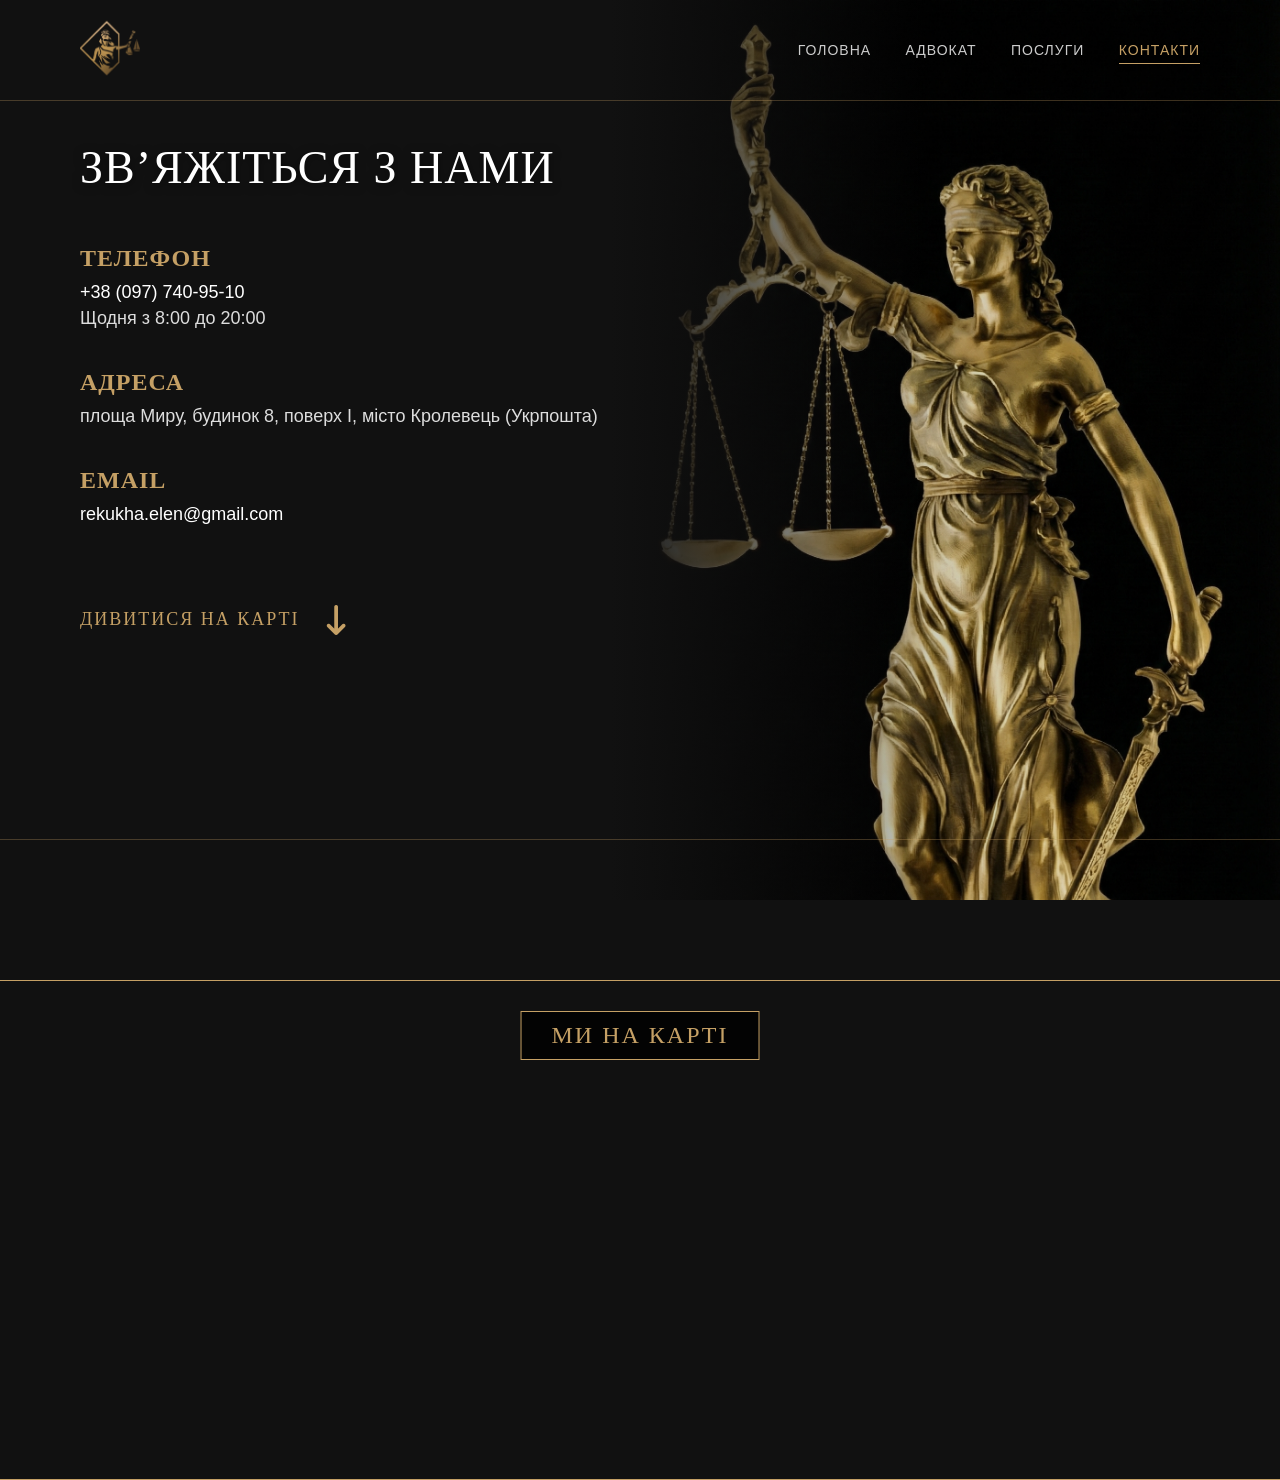
==== contacts.html @ dd154fe5 "first commit" ====
<!DOCTYPE html>
<html lang="ru">
<head>
    <meta charset="UTF-8">
    <meta name="viewport" content="width=device-width, initial-scale=1.0">
    
    <title>Контакти адвоката Кролевець | Телефон та Адреса</title>
    <meta name="description" content="Зв'яжіться з адвокатом: +38 (097) 740-95-10. Адреса: м. Кролевець, площа Миру, 8. Юридична консультація онлайн та в офісі.">
    
    <meta property="og:title" content="Контакти | Адвокат Рекуха О.В.">
    <meta property="og:description" content="Телефон: +38 (097) 740-95-10. Адреса: м. Кролевець, площа Миру, 8.">
    <meta property="og:image" content="https://ваш-сайт.com/logo.png">
    
    <link rel="stylesheet" href="style.css">
    <link rel="stylesheet" href="https://cdnjs.cloudflare.com/ajax/libs/font-awesome/6.4.0/css/all.min.css">
    <link rel="icon" type="image/png" href="logo.png">
</head>
<body>

    <div class="statue-background">
        <div class="statue-overlay"></div>
        <img src="statue2.png" alt="Фемида">
    </div>

    <div class="line top-line"></div>
    <div class="line bottom-line"></div>

    <div class="container">
        <header class="header">
            <div class="logo">
                <a href="index.html">
                    <img src="logo.png" alt="Логотип">
                </a>
            </div>
            <nav class="nav">
                <a href="index.html">Головна</a>
                <a href="lawyer.html">Адвокат</a>
                <a href="services.html">Послуги</a>
                <a href="contacts.html" class="active">Контакти</a>
            </nav>
        </header>

        <main class="main-content contacts-content">
            <h1>ЗВ’ЯЖІТЬСЯ З НАМИ</h1>
            
            <div class="contacts-grid">
                <div class="contact-info-block">
                    <div class="info-item">
                        <h3>Телефон</h3>
                        <p><a href="tel:+380000000000">+38 (097) 740-95-10</a></p>
                        <p>Щодня з 8:00 до 20:00</p>
                    </div>
                    
                    <div class="info-item">
                        <h3>Адреса</h3>
                        <p>площа Миру, будинок 8, поверх I, місто Кролевець (Укрпошта)</p>
                    </div>

                    <div class="info-item">
                        <h3>Email</h3>
                        <p><a href="mailto:info@lawyer.com">rekukha.elen@gmail.com</a></p>
                    </div>
                    <a href="#map-location" class="scroll-to-map">
    <span class="map-text">Дивитися на карті</span>
    <div class="arrow-bounce">
        <i class="fa-solid fa-arrow-down-long"></i>
    </div>
</a>
                </div>
            </div>
        
        </main>
    </div> <div class="full-width-map" id="map-location">
    <div class="map-overlay-title">МИ НА КАРТІ</div>
    <iframe 
        src="https://maps.google.com/maps?q=Krolevets,+ploshcha+Myru,+8&t=&z=15&ie=UTF8&iwloc=&output=embed"
        width="100%" 
        height="100%" 
        style="border:0;" 
        allowfullscreen="" 
        loading="lazy"
        referrerpolicy="no-referrer-when-downgrade">
    </iframe>
</div>

</body>
</html>
---- style.css ----
/* === Основные настройки === */
:root {
    --bg-color: #111111; /* Глубокий черный, как на оригинале */
    --text-color: #ffffff;
    --gold-color: #c5a065;
    --font-heading: 'Palatino Linotype', 'Times New Roman', serif;
    --font-body: 'Calibri', 'Arial', sans-serif;
}

* {
    box-sizing: border-box;
    margin: 0;
    padding: 0;
}

body {
    background-color: var(--bg-color);
    color: var(--text-color);
    font-family: var(--font-body);
    overflow-x: hidden; /* Важно: убирает горизонтальный скролл */
    height: 100vh;
    position: relative;
}

/* === Линии (от края до края) === */
.line {
    position: absolute;
    left: 0;
    width: 100%; /* Ровно ширина экрана */
    height: 1px;
    background: rgba(197, 160, 101, 0.3); /* Тусклое золото */
    z-index: 2;
}

.top-line {
    top: 100px;
}

.bottom-line {
    bottom: 60px;
}

/* === Статуя (ФОН) === */
.statue-background {
    position: fixed;
    top: 0;
    right: 0;
    width: 55vw; /* Занимает 55% ширины экрана справа */
    height: 100vh; /* На всю высоту */
    z-index: 0; /* На самом заднем плане */
    overflow: hidden;
}

.statue-background img {
    width: 100%;
    height: 100%;
    object-fit: cover; /* Картинка заполняет весь блок */
    object-position: top center;
}

/* ЭТО ГЛАВНОЕ: Градиент поверх статуи, чтобы скрыть стык */
.statue-overlay {
    position: absolute;
    top: 0;
    left: 0;
    width: 100%;
    height: 100%;
    /* Плавный переход от цвета фона сайта (слева) к прозрачности (справа) */
    background: linear-gradient(to right, var(--bg-color) 5%, rgba(0,0,0,0.2) 50%, transparent 100%);
    z-index: 1; /* Поверх картинки */
}

/* === Контент === */
.container {
    max-width: 1200px;
    margin: 0 auto;
    padding: 0 40px;
    height: 100%;
    position: relative;
    z-index: 10; /* Текст поверх всего */
    display: flex;
    flex-direction: column;
}

/* === Шапка === */
.header {
    display: flex;
    justify-content: space-between;
    align-items: center;
    height: 100px; /* Высота до линии */
}

.logo img {
    height: 60px;
    width: auto;
}

.nav a {
    color: #ccc;
    text-decoration: none;
    text-transform: uppercase;
    font-size: 14px;
    margin-left: 30px;
    letter-spacing: 1px;
    transition: 0.3s;
}

.nav a:hover {
    color: var(--gold-color);
}

/* === Центральный текст === */
.main-content {
    flex: 1; /* Занимает оставшееся место */
    display: flex;
    flex-direction: column;
    justify-content: center; /* Центрирует по вертикали */
    width: 50%; /* Текст только в левой половине */
    padding-bottom: 60px; /* Отступ снизу чтобы не налипало на линию */
}

h1 {
    font-family: var(--font-heading);
    font-size: 46px;
    line-height: 1.2;
    font-weight: normal;
    color: #fff;
    letter-spacing: 1px;
    margin-bottom: 40px;
    text-shadow: 0 2px 10px rgba(0,0,0,0.5); /* Тень чтобы текст читался если залезет на статую */
}

.description p {
    font-size: 18px;
    color: #bbb;
    margin-bottom: 8px;
    line-height: 1.5;
}

/* === Адаптация под телефон === */
@media (max-width: 768px) {
    .statue-background {
        width: 100%; /* Статуя на весь экран */
        opacity: 0.3; /* Затемняем её */
    }
    
    .statue-overlay {
        /* Градиент снизу вверх на телефоне */
        background: linear-gradient(to top, var(--bg-color) 10%, transparent 100%);
    }

    .main-content {
        width: 100%;
        text-align: center;
    }
    
    /* 1. Виправляємо ШАПКУ (щоб контакти не стрибали) */
    .header {
        flex-direction: column; /* Ставимо лого і меню стовпчиком */
        height: auto; /* Висота підлаштовується */
        padding-bottom: 20px;
    }

    .nav {
        margin-top: 15px; /* Відступ меню від логотипу */
        display: flex;
        flex-wrap: wrap;
        justify-content: center;
        gap: 15px; /* Рівні відступи між словами */
    }

    .nav a {
        font-size: 14px; /* Трохи менший шрифт, щоб влазило */
        margin: 0;
    }

    h1 {
        font-size: 32px;
    }
    
    .top-line { top: 140px; }
}
/* =========================================
   СТИЛИ ДЛЯ СТРАНИЦЫ КОНТАКТОВ
   ========================================= */

/* Активная ссылка в меню */
.nav a.active {
    color: var(--gold-color);
    border-bottom: 1px solid var(--gold-color);
    padding-bottom: 5px;
}

/* Контейнер для контента контактов */
.contacts-content {
    width: 100%; /* На этой странице используем всю ширину контейнера */
    justify-content: flex-start; /* Выравнивание сверху */
    padding-top: 40px;
}

.contacts-content h1 {
    text-align: left;
    margin-bottom: 50px;
}

/* Сетка: Слева инфо, Справа форма */
.contacts-grid {
    display: grid;
    grid-template-columns: 1fr 1fr; /* Две колонки */
    gap: 60px;
    width: 100%;
    z-index: 5;
}

/* === Блок информации === */
.info-item {
    margin-bottom: 40px;
}

.info-item h3 {
    color: var(--gold-color);
    font-family: var(--font-heading);
    font-size: 24px;
    margin-bottom: 10px;
    text-transform: uppercase;
    letter-spacing: 1px;
}

.info-item p {
    color: #ddd;
    font-size: 18px;
    margin-bottom: 5px;
}

.info-item a {
    color: #fff;
    text-decoration: none;
    transition: 0.3s;
}

.info-item a:hover {
    color: var(--gold-color);
}

/* === Форма === */
.contact-form {
    background: rgba(255, 255, 255, 0.03); /* Едва заметная подложка */
    padding: 40px;
    border: 1px solid rgba(197, 160, 101, 0.2); /* Тонкая золотая рамка */
    backdrop-filter: blur(5px); /* Размытие фона под формой */
}

.contact-form p {
    color: #bbb;
    margin-bottom: 25px;
}

.form-group {
    margin-bottom: 20px;
}

/* Поля ввода */
input, textarea {
    width: 100%;
    background: transparent;
    border: none;
    border-bottom: 1px solid #555; /* Линия снизу */
    padding: 15px 0;
    color: #fff;
    font-family: var(--font-body);
    font-size: 16px;
    transition: 0.3s;
    outline: none;
}

input::placeholder, textarea::placeholder {
    color: #777;
}

input:focus, textarea:focus {
    border-bottom-color: var(--gold-color); /* Золотая линия при нажатии */
}

/* Кнопка */
.btn-submit {
    margin-top: 10px;
    background: transparent;
    color: var(--gold-color);
    border: 1px solid var(--gold-color);
    padding: 15px 40px;
    font-size: 14px;
    text-transform: uppercase;
    letter-spacing: 2px;
    cursor: pointer;
    transition: 0.4s;
    font-family: var(--font-body);
    font-weight: bold;
    width: 100%;
}

.btn-submit:hover {
    background: var(--gold-color);
    color: #000; /* Черный текст на золотом фоне */
}

/* === Адаптивность контактов === */
@media (max-width: 768px) {
    .contacts-grid {
        grid-template-columns: 1fr; /* Одна колонка */
        gap: 40px;
    }

    .contacts-content h1 {
        text-align: center;
        font-size: 32px;
    }

    .contact-form {
        padding: 25px; /* Чуть меньше отступы на телефоне */
    }
    
    .info-item {
        text-align: center; /* Центрируем текст контактов на телефоне */
    }
}
/* =========================================
   СТИЛИ ДЛЯ СТРАНИЦЫ "АДВОКАТ"
   ========================================= */

/* Настройка контейнера для этой страницы */
.lawyer-page {
    display: block; /* Отключаем центрирование flex из main-content, так как тут много блоков */
    width: 100%;
    padding-top: 20px;
    padding-bottom: 100px; /* Место для скролла снизу */
    overflow-y: auto; /* Разрешаем прокрутку контента, если он не влезает */
    scrollbar-width: none; /* Скрываем скроллбар (опционально) */
}

/* === Блок профиля (Фото + Текст) === */
.lawyer-profile {
    display: flex;
    align-items: flex-start;
    gap: 50px;
    margin-bottom: 80px;
    position: relative;
    z-index: 2;
}

/* Фото адвоката */
.lawyer-photo-wrapper {
    flex: 0 0 350px; /* Фиксированная ширина фото */
}

.lawyer-img {
    width: 100%;
    height: auto;
    border: 1px solid var(--gold-color); /* Золотая рамка */
    padding: 10px; /* Отступ от рамки до фото */
    box-shadow: 0 10px 30px rgba(0,0,0,0.5);
}

/* Текст справа от фото */
.lawyer-info {
    flex: 1;
    background: rgba(0, 0, 0, 0.6); /* Полупрозрачная подложка для читаемости на фоне статуи */
    padding: 30px;
    border-radius: 4px;
    backdrop-filter: blur(3px);
}

.lawyer-info h1 {
    font-size: 42px;
    margin-bottom: 10px;
    color: var(--gold-color); /* Имя золотым */
    text-shadow: 2px 2px 4px #000;
}

.subtitle {
    font-size: 20px;
    color: #fff;
    text-transform: uppercase;
    letter-spacing: 2px;
    margin-bottom: 30px;
    border-bottom: 1px solid #555;
    display: inline-block;
    padding-bottom: 10px;
}

.bio-text p {
    font-size: 18px;
    line-height: 1.6;
    margin-bottom: 20px;
    color: #ddd;
}

/* Кнопки ссылок */
.lawyer-links {
    margin-top: 30px;
    display: flex;
    gap: 20px;
}

.btn-link {
    display: inline-block;
    padding: 12px 30px;
    border: 1px solid var(--gold-color);
    color: #fff;
    text-decoration: none;
    text-transform: uppercase;
    font-size: 14px;
    transition: 0.3s;
    letter-spacing: 1px;
}

.btn-link:hover {
    background: var(--gold-color);
    color: #000;
}

/* === Секция сертификатов (Обновленная) === */
.certificates-section h2 {
    font-family: var(--font-heading);
    color: #fff;
    font-size: 32px;
    margin-bottom: 40px;
    border-left: 3px solid var(--gold-color);
    padding-left: 20px;
}

/* === Секція сертифікатів (Оновлена: 1 колонка) === */
.cert-grid {
    display: grid;
    grid-template-columns: 1fr; /* БУЛО 1fr 1fr, СТАЛО 1fr (одна колонка) */
    gap: 40px;
    width: 100%;
    max-width: 800px; /* Обмежуємо ширину, щоб на великих екранах це виглядало акуратно */
    margin: 0 auto; /* Центруємо саму колонку */
}

.cert-item {
    width: 100%;
    height: 500px; /* Увеличили высоту, чтобы документ был крупным */
    border: 1px solid #333;
    position: relative;
    transition: 0.3s;
    background: rgba(255,255,255,0.05);
    padding: 20px; /* Отступ внутри рамки */
    display: flex;
    align-items: center;
    justify-content: center;
}

.cert-item:hover {
    border-color: var(--gold-color);
    transform: translateY(-5px);
    box-shadow: 0 5px 20px rgba(0,0,0,0.5);
}

.cert-item img {
    width: 100%;
    height: 100%;
    object-fit: contain; /* Показывает документ целиком */
    object-position: center;
}

/* Адаптация для телефонов (чтобы там они становились в 1 колонку и не были мелкими) */
@media (max-width: 768px) {
    .cert-grid {
        grid-template-columns: 1fr; /* На телефоне - одна колонка */
    }
    
    .cert-item {
        height: 350px; /* Чуть меньше высота на телефоне */
    }
}

/* === Адаптивность для Адвоката === */
@media (max-width: 900px) {
    .lawyer-profile {
        flex-direction: column; /* Фото сверху, текст снизу */
        align-items: center;
    }

    .lawyer-photo-wrapper {
        width: 100%;
        max-width: 400px;
    }

    .lawyer-info {
        width: 100%;
        text-align: center;
        background: none; /* На телефоне убираем подложку, так как фото не мешает */
        padding: 0;
    }

    .lawyer-links {
        justify-content: center;
        flex-wrap: wrap;
    }
}

.services-page {
    width: 100%;
    /* Висота екрану мінус шапка і трохи місця для нижньої лінії */
    height: calc(100vh - 80px); 
    
    /* Вмикаємо прокрутку */
    overflow-y: auto;
    
    /* БУЛО 140px, СТАЛО 110px -> піднімаємо заголовок вище */
    padding-top: 110px; 
    
    /* Додаємо простір знизу, щоб останні картки не обрізались лінією */
    padding-bottom: 100px; 
    
    text-align: center;
    scrollbar-width: none; /* Ховаємо скролбар */
}

/* Ховаємо смугу прокрутки для Chrome/Safari */
.services-page::-webkit-scrollbar {
    display: none;
}

.services-intro {
    color: #ccc;
    margin-bottom: 50px;
    font-size: 18px;
}

.services-grid {
    display: grid;
    grid-template-columns: 1fr; /* Одна широка колонка замість двох */
    gap: 20px; /* Менший відступ між блоками */
    width: 100%;
    max-width: 900px; /* Обмежуємо ширину, щоб не було занадто розтягнуто */
    margin: 0 auto;
}

/* === Оновлена Картка-Посилання === */
.service-card {
    background: rgba(255, 255, 255, 0.03);
    border: 1px solid #444;
    padding: 30px 40px;
    min-height: auto;
    
    display: flex;
    flex-direction: row;
    align-items: center;
    justify-content: space-between; /* Розподіляє: іконка зліва, кнопка справа */
    
    text-align: left;
    transition: 0.3s ease;
    backdrop-filter: blur(5px);
    
    /* Нові властивості для посилання */
    text-decoration: none; /* Прибираємо підкреслення */
    color: #fff; /* Колір тексту білий */
    cursor: pointer; /* Курсор-рука */
    position: relative;
    overflow: hidden; /* Щоб ефекти не вилазили за межі */
}

/* При наведенні на картку */
.service-card:hover {
    border-color: var(--gold-color);
    background: rgba(255, 255, 255, 0.07);
    transform: translateX(10px);
}

/* Текстовий блок всередині картки */
.card-text {
    flex: 1; /* Займає весь вільний простір */
    margin-right: 20px;
}

.service-card h3 {
    margin-top: 0;
    margin-bottom: 5px;
    font-size: 22px;
    color: #fff; /* Завжди білий */
}

.service-card p {
    margin-bottom: 0;
    font-size: 16px;
    color: #aaa;
}

/* === Кнопка, що зникає === */
.service-btn {
    white-space: nowrap;
    padding: 10px 25px;
    font-size: 12px;
    text-transform: uppercase;
    border: 1px solid var(--gold-color);
    color: var(--gold-color);
    border-radius: 4px; /* Трохи заокруглимо */
    
    /* МАГІЯ ЗНИКНЕННЯ */
    opacity: 0; /* Повністю прозора (невидима) */
    transform: translateX(20px); /* Зсунута вправо */
    transition: 0.4s cubic-bezier(0.68, -0.55, 0.27, 1.55); /* Красива пружиниста анімація */
}

/* Показуємо кнопку, коли наводимо мишку на КАРТКУ */
.service-card:hover .service-btn {
    opacity: 1; /* Стає видимою */
    transform: translateX(0); /* Повертається на місце */
    background: var(--gold-color);
    color: #000;
}

/* АДАПТИВНІСТЬ ДЛЯ ТЕЛЕФОНУ */
@media (max-width: 768px) {
    /* 3. Виправляємо блоки послуг на телефоні */
    .service-card {
        flex-direction: column; /* Іконка зверху, текст знизу */
        text-align: center;
        padding: 30px 20px;
        min-height: 300px; /* Повертаємо висоту блоку */
        justify-content: center;
    }
    /* Додатково: затемнити фон карток сильніше, щоб текст читався на статуї */
    .service-card {
        background: rgba(0, 0, 0, 0.7); 
    }
    .card-text {
        margin-right: 0;
        margin-bottom: 20px;
    }
    
    /* Повертаємо кнопку "Детальніше" на телефонах */
    .service-btn {
        opacity: 1; 
        transform: translateX(0);
        margin-top: 20px;
        margin-left: 0; /* Кнопка по центру */
    }
    /* Виправляємо СТОРІНКУ ПОСЛУГ */
    /* Виправляємо СТОРІНКУ ПОСЛУГ (Мобільна версія) */
    .services-page {
        /* БУЛО 260px -> СТАВИМО 190px (золота середина) */
        padding-top: 190px !important; 
        
        /* Дозволяємо сторінці скролитися як звичайно, щоб уникнути глюків */
        height: auto !important; 
        overflow-y: visible !important;
        padding-bottom: 80px;
    }
    .service-icon {
        margin-right: 0;
        margin-bottom: 20px;
    }
    /* Виправлення кнопки "ЗВ'ЯЗАТИСЯ З АДВОКАТОМ" на телефоні */
    .btn-submit {
        white-space: normal !important; /* Дозволяємо тексту переноситися на новий рядок */
        height: auto !important; /* Дозволяємо кнопці розтягуватися по висоті */
        padding: 15px 20px; /* Трохи менші відступи */
        line-height: 1.4; /* Відступ між рядками тексту */
        text-align: center;
        width: 100%; /* На всю ширину */
        box-sizing: border-box;
    }
}
/* === Виправляємо іконку === */
.service-icon {
    font-size: 45px;          /* Розмір іконки */
    color: var(--gold-color);
    
    /* ГОЛОВНЕ ВИПРАВЛЕННЯ: */
    margin-right: 30px;       /* Відступ від іконки до тексту */
    min-width: 60px;          /* Резервуємо місце під іконку, щоб вона не налізала */
    text-align: center;       /* Центруємо іконку в її зоні */
    
    flex-shrink: 0;           /* Забороняємо іконці сплющуватися */
    display: flex;            /* Щоб іконка була рівно по центру своєї зони */
    align-items: center;
    justify-content: center;
}
/* =========================================
   СТИЛИ ДЛЯ ВНУТРЕННИХ СТРАНИЦ УСЛУГ
   ========================================= */

.service-details-page {
    padding-top: 120px;
    padding-bottom: 100px;
    max-width: 800px; /* Ограничиваем ширину текста */
    margin-left: 0; /* Выравнивание по левому краю (или margin: 0 auto для центра) */
}

.back-link {
    display: inline-block;
    color: #888;
    text-decoration: none;
    margin-bottom: 30px;
    transition: 0.3s;
    font-size: 14px;
    text-transform: uppercase;
    letter-spacing: 1px;
}

.back-link:hover {
    color: var(--gold-color);
}

.details-content h1 {
    font-size: 40px;
    color: #fff;
    margin-bottom: 30px;
    border-bottom: 1px solid var(--gold-color);
    padding-bottom: 20px;
    display: inline-block;
}

.intro-text {
    font-size: 20px;
    color: #ddd;
    margin-bottom: 40px;
    line-height: 1.6;
}

/* Красивый список */
.custom-list {
    list-style: none;
    padding: 0;
    margin-bottom: 50px;
}

.custom-list li {
    position: relative;
    padding-left: 30px;
    margin-bottom: 15px;
    font-size: 18px;
    color: #ccc;
    line-height: 1.5;
}

/* Золотая галочка или черточка перед пунктом */
.custom-list li::before {
    content: '\f00c'; /* Код галочки FontAwesome */
    font-family: "Font Awesome 6 Free";
    font-weight: 900;
    position: absolute;
    left: 0;
    top: 2px;
    color: var(--gold-color);
}

/* Блок CTA (Призыв к действию) */
.cta-block {
    background: rgba(197, 160, 101, 0.1);
    border-left: 4px solid var(--gold-color);
    padding: 30px;
    margin-top: 40px;
}

.cta-block p {
    font-size: 18px;
    color: #fff;
    margin-bottom: 20px;
}

/* Адаптивность */
@media (max-width: 768px) {
    .service-details-page {
        padding-top: 100px;
        text-align: left;
    }
    
    .details-content h1 {
        font-size: 28px;
    }
}
/* =========================================
   СТИЛИ ДЛЯ КАРТЫ (FULL WIDTH)
   ========================================= */

.full-width-map {
    position: relative;
    width: 100%;       /* На всю ширину экрана */
    height: 500px;     /* Большая высота, чтобы было заметно */
    margin-top: 80px;  /* Отступ от контента сверху */
    border-top: 1px solid var(--gold-color); /* Золотая линия сверху карты */
    border-bottom: 1px solid var(--gold-color); /* Золотая линия снизу карты */
    overflow: hidden;
}

/* Затемнение карты (Инверсия цветов для стиля) */
.full-width-map iframe {
    width: 100%;
    height: 100%;
    display: block;
    filter: grayscale(100%) invert(92%) contrast(83%); /* Темная карта */
    transition: filter 0.5s ease;
}

/* При наведении карта становится цветной (по желанию) */
.full-width-map:hover iframe {
    filter: grayscale(0%); /* Убираем ч/б, возвращаем цвета */
    filter: none;
}

/* Заголовок "МЫ НА КАРТЕ" поверх самой карты */
.map-overlay-title {
    position: absolute;
    top: 30px;
    left: 50%;
    transform: translateX(-50%);
    background: rgba(0, 0, 0, 0.8); /* Черная табличка */
    color: var(--gold-color);
    padding: 10px 30px;
    font-family: var(--font-heading);
    font-size: 24px;
    text-transform: uppercase;
    letter-spacing: 2px;
    border: 1px solid var(--gold-color);
    z-index: 5; /* Чтобы текст был поверх карты */
    pointer-events: none; /* Чтобы сквозь текст можно было крутить карту */
}



/* =========================================
   КНОПКА СКРОЛЛА К КАРТЕ (ИСПРАВЛЕННАЯ)
   ========================================= */

.scroll-to-map {
    display: inline-flex;
    align-items: center;
    gap: 15px;
    margin-top: 40px;
    text-decoration: none;
    cursor: pointer;
    /* Строку "group;" мы удалили, она ломала код */
}

.map-text {
    font-family: var(--font-heading);
    color: var(--gold-color);
    font-size: 18px;
    text-transform: uppercase;
    letter-spacing: 2px;
    border-bottom: 1px solid transparent;
    transition: 0.3s;
}

.scroll-to-map:hover .map-text {
    border-bottom-color: var(--gold-color);
    color: #fff;
}

/* СТИЛЬ СТРЕЛКИ (БЕЗ КРУГА) */
.arrow-bounce {
    display: flex;
    align-items: center;
    color: var(--gold-color);
    font-size: 30px; /* Размер стрелки */
    margin-left: 10px;
    
    /* Анимация прыжка */
    animation: bounce 2s infinite;
}

/* Анимация (если вдруг ее нет в коде) */
@keyframes bounce {
    0%, 20%, 50%, 80%, 100% {
        transform: translateY(0);
    }
    40% {
        transform: translateY(10px);
    }
    60% {
        transform: translateY(5px);
    }
}
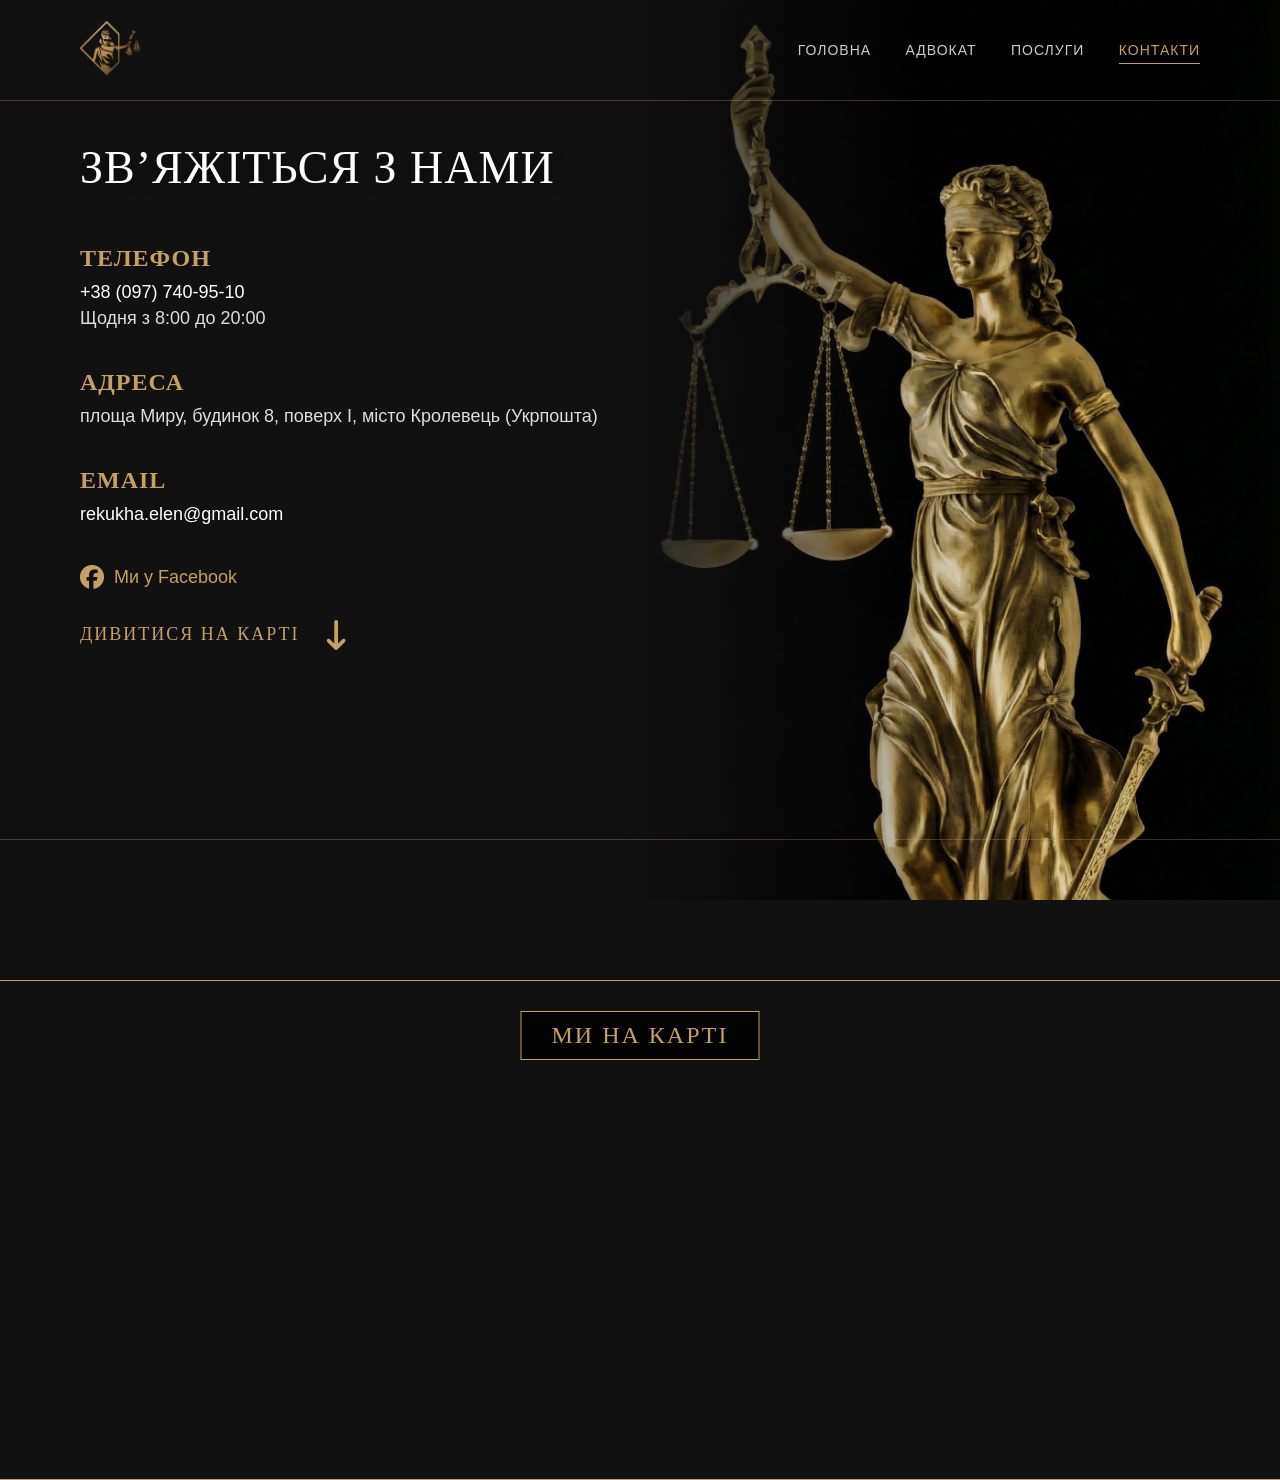
==== commit 45b6b427: "Add Facebook link and new certificate image; update styles for responsiveness" ====
--- a/contacts.html
+++ b/contacts.html
@@ -60,6 +60,12 @@
                         <h3>Email</h3>
                         <p><a href="mailto:info@lawyer.com">rekukha.elen@gmail.com</a></p>
                     </div>
+                    
+                    <div class="social-item">
+                        <a href="https://www.facebook.com/lena.rekukha" target="_blank" class="fb-link">
+                            <i class="fa-brands fa-facebook"></i> Ми у Facebook
+                        </a>
+                    </div>
                     <a href="#map-location" class="scroll-to-map">
     <span class="map-text">Дивитися на карті</span>
     <div class="arrow-bounce">
@@ -68,7 +74,7 @@
 </a>
                 </div>
             </div>
-        
+
         </main>
     </div> <div class="full-width-map" id="map-location">
     <div class="map-overlay-title">МИ НА КАРТІ</div>
--- a/style.css
+++ b/style.css
@@ -612,58 +612,7 @@
     color: #000;
 }
 
-/* АДАПТИВНІСТЬ ДЛЯ ТЕЛЕФОНУ */
-@media (max-width: 768px) {
-    /* 3. Виправляємо блоки послуг на телефоні */
-    .service-card {
-        flex-direction: column; /* Іконка зверху, текст знизу */
-        text-align: center;
-        padding: 30px 20px;
-        min-height: 300px; /* Повертаємо висоту блоку */
-        justify-content: center;
-    }
-    /* Додатково: затемнити фон карток сильніше, щоб текст читався на статуї */
-    .service-card {
-        background: rgba(0, 0, 0, 0.7); 
-    }
-    .card-text {
-        margin-right: 0;
-        margin-bottom: 20px;
-    }
-    
-    /* Повертаємо кнопку "Детальніше" на телефонах */
-    .service-btn {
-        opacity: 1; 
-        transform: translateX(0);
-        margin-top: 20px;
-        margin-left: 0; /* Кнопка по центру */
-    }
-    /* Виправляємо СТОРІНКУ ПОСЛУГ */
-    /* Виправляємо СТОРІНКУ ПОСЛУГ (Мобільна версія) */
-    .services-page {
-        /* БУЛО 260px -> СТАВИМО 190px (золота середина) */
-        padding-top: 190px !important; 
-        
-        /* Дозволяємо сторінці скролитися як звичайно, щоб уникнути глюків */
-        height: auto !important; 
-        overflow-y: visible !important;
-        padding-bottom: 80px;
-    }
-    .service-icon {
-        margin-right: 0;
-        margin-bottom: 20px;
-    }
-    /* Виправлення кнопки "ЗВ'ЯЗАТИСЯ З АДВОКАТОМ" на телефоні */
-    .btn-submit {
-        white-space: normal !important; /* Дозволяємо тексту переноситися на новий рядок */
-        height: auto !important; /* Дозволяємо кнопці розтягуватися по висоті */
-        padding: 15px 20px; /* Трохи менші відступи */
-        line-height: 1.4; /* Відступ між рядками тексту */
-        text-align: center;
-        width: 100%; /* На всю ширину */
-        box-sizing: border-box;
-    }
-}
+
 /* === Виправляємо іконку === */
 .service-icon {
     font-size: 45px;          /* Розмір іконки */
@@ -762,17 +711,7 @@
     margin-bottom: 20px;
 }
 
-/* Адаптивность */
-@media (max-width: 768px) {
-    .service-details-page {
-        padding-top: 100px;
-        text-align: left;
-    }
-    
-    .details-content h1 {
-        font-size: 28px;
-    }
-}
+
 /* =========================================
    СТИЛИ ДЛЯ КАРТЫ (FULL WIDTH)
    ========================================= */
@@ -874,4 +813,172 @@
     60% {
         transform: translateY(5px);
     }
+}
+/* === ОНОВЛЕНІ СТИЛІ ДЛЯ FACEBOOK ТА КАРТИ === */
+
+.social-item {
+    margin-top: 20px;       /* Відступ зверху від Email */
+    margin-bottom: 30px;    /* Відступ знизу до "Дивитися на карті" */
+    display: block;         /* Гарантує, що блок займе окремий рядок */
+}
+
+.fb-link {
+    display: inline-flex;
+    align-items: center;
+    gap: 10px;
+    font-size: 18px;        /* Розмір шрифту як у тексту контактів */
+    color: var(--gold-color);
+    text-decoration: none;
+    font-family: var(--font-body); /* Шрифт як у основного тексту */
+    transition: 0.3s;
+}
+
+.fb-link i {
+    font-size: 24px;        /* Іконка трохи більша */
+}
+
+.fb-link:hover {
+    color: #fff;
+    text-shadow: 0 0 10px rgba(197, 160, 101, 0.5);
+}
+
+/* Оновлюємо відступ для стрілки, щоб вона не була занадто далеко */
+.scroll-to-map {
+    margin-top: 0;          /* Прибираємо зайвий відступ, бо його дає social-item */
+}
+
+
+
+
+/* =========================================
+   ЄДИНИЙ БЛОК АДАПТАЦІЇ ДЛЯ ТЕЛЕФОНУ (ФІНАЛ)
+   ========================================= */
+@media (max-width: 768px) {
+    
+    /* 1. ШАПКА: Фіксуємо намертво зверху */
+    .header {
+        position: fixed !important; /* Головне: шапка стоїть, контент їде */
+        top: 0;
+        left: 0;
+        width: 100%;
+        z-index: 9999; /* Поверх усього */
+        background-color: #111111 !important; /* Непрозорий чорний фон */
+        border-bottom: 1px solid rgba(197, 160, 101, 0.3); /* Лінія для краси */
+        
+        flex-direction: column;
+        height: auto;
+        padding-bottom: 15px;
+        padding-top: 10px;
+    }
+
+    /* Меню навігації */
+    .nav {
+        margin-top: 10px;
+        display: flex;
+        flex-wrap: wrap;
+        justify-content: center;
+        gap: 15px;
+    }
+    .nav a {
+        font-size: 14px;
+        margin: 0;
+    }
+
+    /* 2. КОНТЕЙНЕР ПОСЛУГ: Скролиться ПІД шапкою */
+    .services-page {
+        position: relative;
+        z-index: 1;
+        
+        /* Займає весь екран */
+        height: 100vh !important;
+        
+        /* Скрол всередині цього блоку */
+        overflow-y: auto !important;
+        
+        /* ВЕЛИЧЕЗНИЙ ВІДСТУП ЗВЕРХУ: 
+           Це опускає перший блок і заголовок вниз, щоб вони вилізли з-під шапки */
+        padding-top: 260px !important; 
+        
+        padding-bottom: 100px;
+        width: 100%;
+    }
+
+    /* 3. АДАПТАЦІЯ КАРТОК (Вертикальний вигляд) */
+    .services-grid {
+        display: flex;
+        flex-direction: column; /* Блоки один під одним */
+        gap: 20px;
+        width: 100%;
+        padding-bottom: 50px;
+    }
+
+    .service-card {
+        flex-direction: column !important; /* Іконка зверху, текст знизу */
+        text-align: center;
+        padding: 40px 20px;
+        min-height: auto;
+        justify-content: center;
+        align-items: center;
+        
+        /* Прозорість */
+        background: rgba(255, 255, 255, 0.05) !important;
+        border: 1px solid rgba(255, 255, 255, 0.1);
+        backdrop-filter: blur(5px);
+        border-radius: 8px;
+    }
+
+    /* Виправляємо поламані іконки */
+    .service-icon {
+        margin-right: 0 !important;
+        margin-bottom: 20px !important;
+        min-width: auto !important;
+        font-size: 50px;
+    }
+    
+    .card-text {
+        margin-right: 0;
+        margin-bottom: 20px;
+        width: 100%;
+    }
+
+    /* Кнопка "Детальніше" - показуємо завжди */
+    .service-btn {
+        opacity: 1 !important; 
+        transform: translateX(0) !important;
+        margin-left: 0;
+        display: inline-block;
+        margin-top: 10px;
+    }
+
+    /* 4. ІНШІ СТОРІНКИ (Теж додаємо відступ, щоб не ховалися) */
+    .service-details-page, 
+    .contacts-content,
+    .lawyer-page {
+        /* Теж великий відступ для інших сторінок */
+        padding-top: 240px !important; 
+        height: 100vh;
+        overflow-y: auto;
+    }
+
+    /* 5. Кнопка "Зв'язатися" (виправляємо текст) */
+    .btn-submit {
+        white-space: normal !important;
+        height: auto !important;
+        padding: 15px 10px !important;
+        line-height: 1.3;
+        font-size: 14px;
+        width: 100%;
+    }
+
+    /* Дрібні правки шрифтів */
+    h1 { font-size: 28px; margin-bottom: 20px; }
+    
+    /* Карта та сертифікати */
+    .map-section h2 { text-align: center; border-left: none; padding-left: 0; }
+    .map-container { height: 300px; }
+    .cert-grid { grid-template-columns: 1fr; }
+    .cert-item { height: 350px; }
+    
+    /* Лінія під шапкою теж з'їжджає вниз */
+    .top-line { top: 200px !important; }
 }
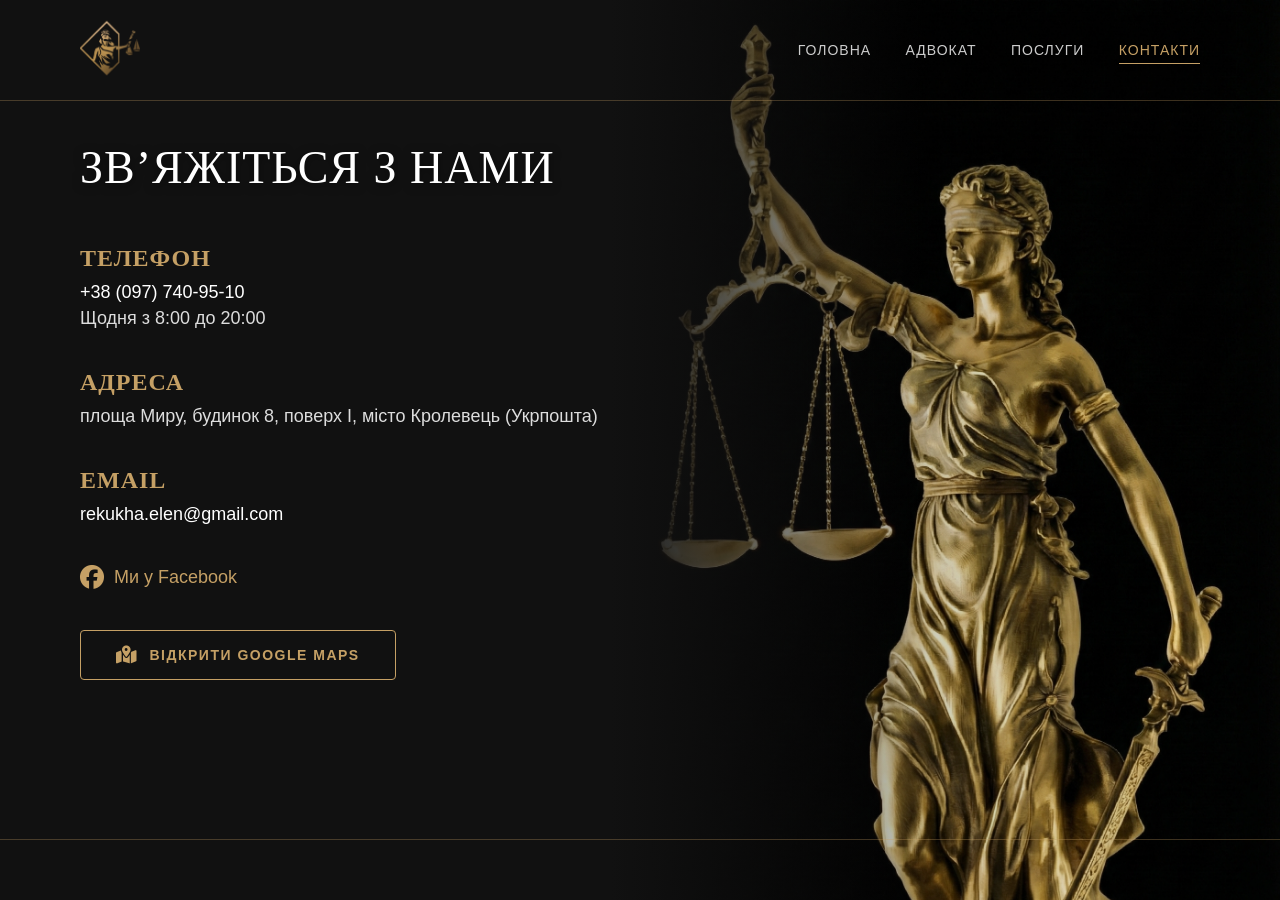
==== commit 458821b7: "Version 06.12.2025" ====
--- a/contacts.html
+++ b/contacts.html
@@ -66,28 +66,15 @@
                             <i class="fa-brands fa-facebook"></i> Ми у Facebook
                         </a>
                     </div>
-                    <a href="#map-location" class="scroll-to-map">
-    <span class="map-text">Дивитися на карті</span>
-    <div class="arrow-bounce">
-        <i class="fa-solid fa-arrow-down-long"></i>
-    </div>
+                    <a href="https://www.google.com/maps/search/?api=1&query=площа+Миру+8+Кролевець" target="_blank" class="map-btn">
+    <i class="fa-solid fa-map-location-dot"></i>
+    <span>Відкрити Google Maps</span>
 </a>
                 </div>
             </div>
 
         </main>
-    </div> <div class="full-width-map" id="map-location">
-    <div class="map-overlay-title">МИ НА КАРТІ</div>
-    <iframe 
-        src="https://maps.google.com/maps?q=Krolevets,+ploshcha+Myru,+8&t=&z=15&ie=UTF8&iwloc=&output=embed"
-        width="100%" 
-        height="100%" 
-        style="border:0;" 
-        allowfullscreen="" 
-        loading="lazy"
-        referrerpolicy="no-referrer-when-downgrade">
-    </iframe>
-</div>
+    </div> 
 
 </body>
 </html>
--- a/style.css
+++ b/style.css
@@ -846,32 +846,76 @@
 .scroll-to-map {
     margin-top: 0;          /* Прибираємо зайвий відступ, бо його дає social-item */
 }
-
-
-
-
 /* =========================================
-   ЄДИНИЙ БЛОК АДАПТАЦІЇ ДЛЯ ТЕЛЕФОНУ (ФІНАЛ)
+   КНОПКА GOOGLE MAPS (НОВА)
+   ========================================= */
+
+.map-btn {
+    display: inline-flex;          /* Щоб іконка і текст були в рядок */
+    align-items: center;           /* Центрування по вертикалі */
+    justify-content: center;       /* Центрування по горизонталі */
+    gap: 12px;                     /* Відступ між іконкою і текстом */
+    
+    margin-top: 10px;              /* Відступ зверху */
+    padding: 15px 35px;            /* Розмір кнопки (внутрішні відступи) */
+    
+    background: transparent;       /* Прозорий фон */
+    border: 1px solid var(--gold-color); /* Золота рамка */
+    color: var(--gold-color);      /* Золотий текст */
+    
+    font-family: var(--font-body);
+    font-size: 14px;
+    font-weight: bold;
+    text-transform: uppercase;
+    text-decoration: none;         /* Прибираємо підкреслення */
+    letter-spacing: 1.5px;
+    
+    transition: all 0.3s ease;     /* Плавна анімація */
+    cursor: pointer;
+    border-radius: 4px;            /* Легке заокруглення кутів */
+    width: auto;                   /* Ширина по контенту */
+}
+
+/* Ефект при наведенні */
+.map-btn:hover {
+    background: var(--gold-color); /* Фон стає золотим */
+    color: #000;                   /* Текст стає чорним */
+    box-shadow: 0 0 15px rgba(197, 160, 101, 0.4); /* Світіння */
+    transform: translateY(-2px);   /* Легкий підйом вгору */
+}
+
+/* Стиль іконки всередині кнопки */
+.map-btn i {
+    font-size: 18px;
+}
+
+
+
+/* =========================================
+   ЄДИНИЙ БЛОК АДАПТАЦІЇ ДЛЯ ТЕЛЕФОНУ (ВИПРАВЛЕНИЙ)
    ========================================= */
 @media (max-width: 768px) {
     
-    /* 1. ШАПКА: Фіксуємо намертво зверху */
+    /* 1. ШАПКА: Компактна і фіксована */
     .header {
-        position: fixed !important; /* Головне: шапка стоїть, контент їде */
+        position: fixed !important;
         top: 0;
         left: 0;
         width: 100%;
-        z-index: 9999; /* Поверх усього */
-        background-color: #111111 !important; /* Непрозорий чорний фон */
-        border-bottom: 1px solid rgba(197, 160, 101, 0.3); /* Лінія для краси */
-        
+        z-index: 9999;
+        background-color: #111111 !important; /* Чорний фон, щоб текст не просвічувався */
+        border-bottom: 1px solid rgba(197, 160, 101, 0.3);
         flex-direction: column;
-        height: auto;
-        padding-bottom: 15px;
-        padding-top: 10px;
-    }
-
-    /* Меню навігації */
+        height: auto; /* Висота автоматична */
+        padding: 15px 0;
+        box-shadow: 0 5px 20px rgba(0,0,0,0.8);
+    }
+
+    .logo img {
+        height: 45px; /* Зменшуємо лого, щоб не займало пів екрану */
+        width: auto;
+    }
+
     .nav {
         margin-top: 10px;
         display: flex;
@@ -879,106 +923,136 @@
         justify-content: center;
         gap: 15px;
     }
+
     .nav a {
-        font-size: 14px;
+        font-size: 13px; /* Шрифт меню менше */
         margin: 0;
     }
 
-    /* 2. КОНТЕЙНЕР ПОСЛУГ: Скролиться ПІД шапкою */
-    .services-page {
-        position: relative;
-        z-index: 1;
-        
-        /* Займає весь екран */
-        height: 100vh !important;
-        
-        /* Скрол всередині цього блоку */
-        overflow-y: auto !important;
-        
-        /* ВЕЛИЧЕЗНИЙ ВІДСТУП ЗВЕРХУ: 
-           Це опускає перший блок і заголовок вниз, щоб вони вилізли з-під шапки */
-        padding-top: 260px !important; 
-        
-        padding-bottom: 100px;
+    /* 2. ЗАГАЛЬНІ НАЛАШТУВАННЯ КОНТЕНТУ */
+    /* Це виштовхує весь контент з-під шапки */
+    .services-page, 
+    .service-details-page, 
+    .lawyer-page, 
+    .contacts-content,
+    .main-content {
+        padding-top: 160px !important; /* Головний відступ! */
+        padding-bottom: 80px;
         width: 100%;
-    }
-
-    /* 3. АДАПТАЦІЯ КАРТОК (Вертикальний вигляд) */
+        height: auto !important; /* Дозволяємо сторінці розтягуватися */
+        overflow-y: visible !important; /* Стандартний скрол */
+    }
+
+    /* Лінії прибираємо на телефоні, вони тільки заважають */
+    .line { display: none; }
+
+    /* 3. ВИПРАВЛЕННЯ ЗАГОЛОВКІВ (Щоб не було "РОЗІР ВАННЯ") */
+    h1 {
+        font-size: 28px !important; /* Примусово менший розмір */
+        line-height: 1.3;
+        margin-bottom: 30px;
+        word-wrap: normal; /* Забороняємо розривати слова посередині */
+        text-align: center;
+        padding: 0 10px; /* Відступи з боків */
+    }
+
+    #page-title {
+        font-size: 24px !important; /* Для сторінок послуг ще менше */
+        border-bottom: none; /* Прибираємо лінію під заголовком, якщо вона ламає вигляд */
+    }
+
+    /* 4. АДАПТАЦІЯ КАРТОК ПОСЛУГ (SERVICES) */
     .services-grid {
         display: flex;
-        flex-direction: column; /* Блоки один під одним */
-        gap: 20px;
-        width: 100%;
-        padding-bottom: 50px;
+        flex-direction: column;
+        gap: 25px;
+        padding: 0 20px;
     }
 
     .service-card {
-        flex-direction: column !important; /* Іконка зверху, текст знизу */
-        text-align: center;
-        padding: 40px 20px;
-        min-height: auto;
-        justify-content: center;
-        align-items: center;
-        
-        /* Прозорість */
-        background: rgba(255, 255, 255, 0.05) !important;
-        border: 1px solid rgba(255, 255, 255, 0.1);
-        backdrop-filter: blur(5px);
+        flex-direction: column !important;
+        align-items: center !important;
+        text-align: center !important;
+        background: rgba(20, 20, 20, 0.95) !important; /* Темна підкладка */
+        border: 1px solid rgba(197, 160, 101, 0.3);
+        padding: 30px 20px;
         border-radius: 8px;
-    }
-
-    /* Виправляємо поламані іконки */
+        box-shadow: 0 5px 15px rgba(0,0,0,0.5);
+    }
+
     .service-icon {
         margin-right: 0 !important;
         margin-bottom: 20px !important;
-        min-width: auto !important;
-        font-size: 50px;
-    }
-    
+        font-size: 45px !important;
+    }
+
     .card-text {
-        margin-right: 0;
-        margin-bottom: 20px;
+        margin-right: 0 !important;
+        margin-bottom: 25px;
         width: 100%;
     }
-
-    /* Кнопка "Детальніше" - показуємо завжди */
+    
+    /* Кнопка в картці */
     .service-btn {
-        opacity: 1 !important; 
-        transform: translateX(0) !important;
-        margin-left: 0;
+        opacity: 1 !important;
+        transform: none !important;
         display: inline-block;
-        margin-top: 10px;
-    }
-
-    /* 4. ІНШІ СТОРІНКИ (Теж додаємо відступ, щоб не ховалися) */
-    .service-details-page, 
-    .contacts-content,
-    .lawyer-page {
-        /* Теж великий відступ для інших сторінок */
-        padding-top: 240px !important; 
-        height: 100vh;
-        overflow-y: auto;
-    }
-
-    /* 5. Кнопка "Зв'язатися" (виправляємо текст) */
-    .btn-submit {
-        white-space: normal !important;
-        height: auto !important;
-        padding: 15px 10px !important;
-        line-height: 1.3;
-        font-size: 14px;
         width: 100%;
-    }
-
-    /* Дрібні правки шрифтів */
-    h1 { font-size: 28px; margin-bottom: 20px; }
-    
-    /* Карта та сертифікати */
-    .map-section h2 { text-align: center; border-left: none; padding-left: 0; }
-    .map-container { height: 300px; }
-    .cert-grid { grid-template-columns: 1fr; }
-    .cert-item { height: 350px; }
-    
-    /* Лінія під шапкою теж з'їжджає вниз */
-    .top-line { top: 200px !important; }
+        padding: 12px 0;
+        background: transparent;
+        color: var(--gold-color);
+        border: 1px solid var(--gold-color);
+    }
+
+    /* 5. ВИПРАВЛЕННЯ ТЕКСТУ ВНУТРІШНІХ СТОРІНОК */
+    .details-content {
+        padding: 0 20px;
+        text-align: left; /* Текст читати краще зліва */
+    }
+
+    .intro-text {
+        font-size: 16px;
+        text-align: justify; /* Вирівнювання тексту */
+    }
+    
+    .custom-list li {
+        font-size: 16px;
+        padding-left: 25px;
+    }
+
+    /* 6. ФОН (Статуя) */
+    .statue-background {
+        width: 100%;
+        opacity: 0.15; /* Робимо статую дуже тьмяною, щоб текст читався */
+        position: fixed;
+        z-index: -1;
+    }
+    
+    .statue-overlay {
+        background: #111; /* Додаткове затемнення */
+        opacity: 0.8;
+    }
+    .map-btn {
+        width: 100%;       /* На телефоні кнопка на всю ширину */
+        padding: 18px 0;   /* Більша висота для зручності натискання */
+        font-size: 16px;
+    }
+    /* === ИСПРАВЛЕНИЕ КНОПКИ ВНИЗУ (CTA) === */
+    .cta-block .btn-submit {
+        display: flex !important;       /* Используем Flexbox для центрирования */
+        align-items: center;
+        justify-content: center;
+        
+        height: auto !important;        /* Разрешаем кнопке расти в высоту */
+        min-height: 60px;               /* Минимальная высота, чтобы было красиво */
+        padding: 15px 10px !important;  /* Отступы внутри */
+        
+        white-space: normal !important; /* Разрешаем перенос текста */
+        line-height: 1.4 !important;    /* Расстояние между строками текста */
+        font-size: 14px !important;
+        text-align: center;
+        width: 100%;
+        
+        margin-top: 20px;               /* Отступ от текста сверху */
+    }
 }
